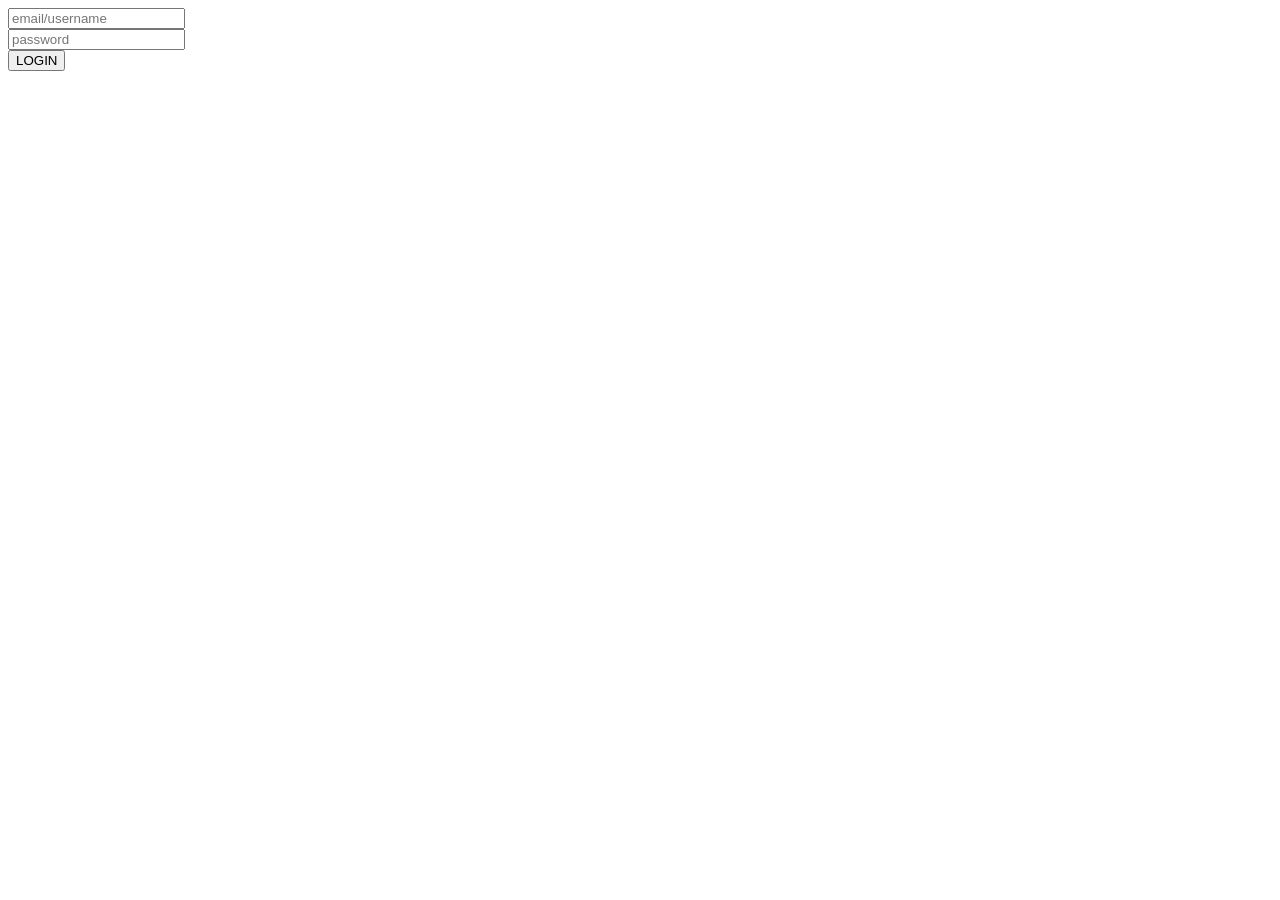
==== profile.html @ b7b52dd2 "working on xp" ====
<!DOCTYPE html>
<html lang="en">
<head>
    <meta charset="UTF-8">
    <meta name="viewport" content="width=device-width, initial-scale=1.0">
    <title>Document</title>
</head>
<body>
    <h1 id="log">Loading...</h1>
    <p id="userId"></p>
    <p id="xp"></p>
    <p>hey babe</p>
    <script type="module" src="js/profile.js"></script>
</body>
</html>
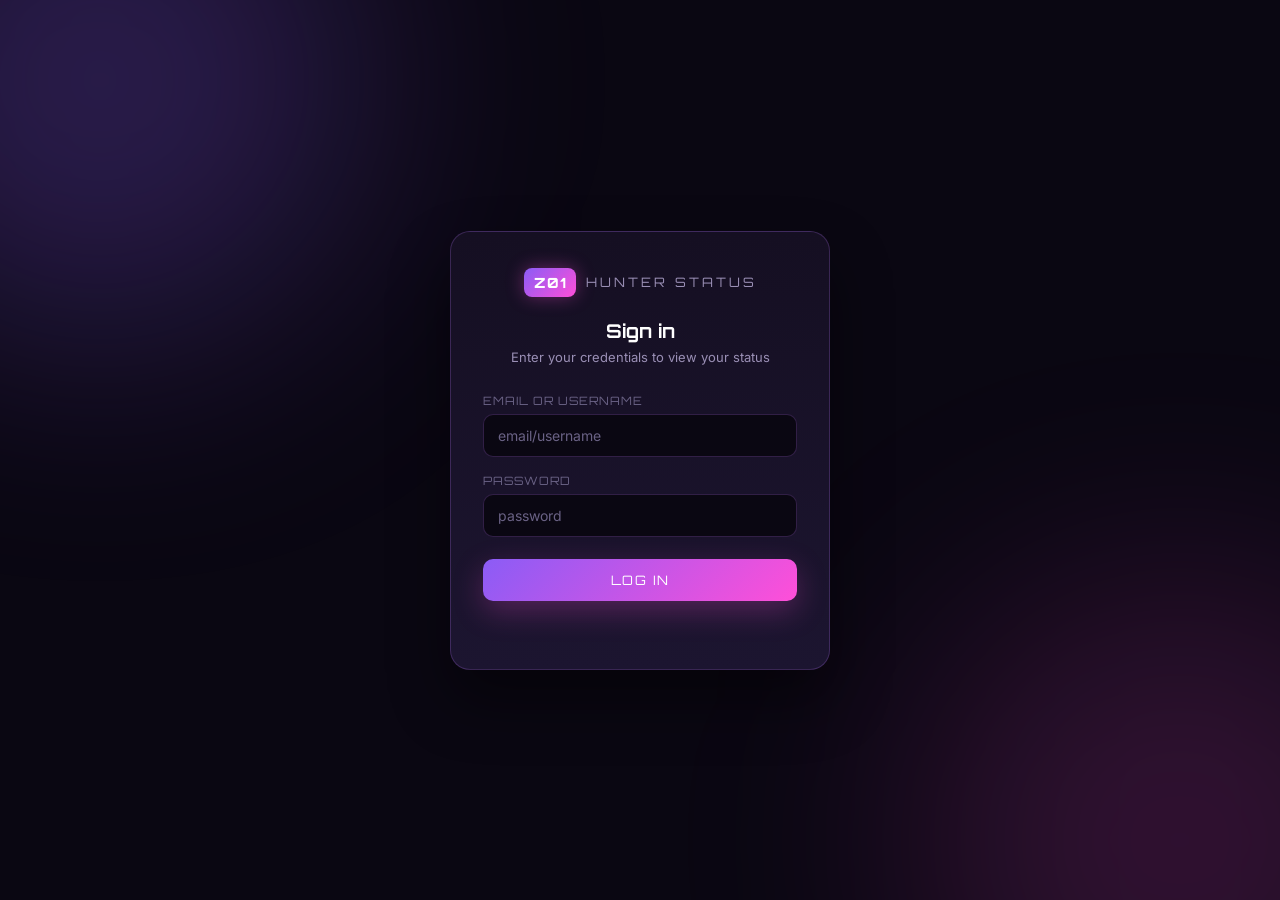
==== commit 6db6eb69: "style added" ====
--- a/profile.html
+++ b/profile.html
@@ -1,15 +1,70 @@
-<!DOCTYPE html>
+<!doctype html>
 <html lang="en">
-<head>
-    <meta charset="UTF-8">
-    <meta name="viewport" content="width=device-width, initial-scale=1.0">
-    <title>Document</title>
-</head>
-<body>
-    <h1 id="log">Loading...</h1>
-    <p id="userId"></p>
-    <p id="xp"></p>
-    <p>hey babe</p>
+  <head>
+    <meta charset="UTF-8" />
+    <meta name="viewport" content="width=device-width, initial-scale=1.0" />
+    <link rel="stylesheet" href="css/style.css" />
+    <title>Profile</title>
+  </head>
+  <body>
+    <div class="app">
+      <header class="topbar">
+        <div class="brand">
+          <span class="brand-mark">Z01</span>
+          <span class="brand-name">Hunter Status</span>
+        </div>
+        <button id="logout" class="btn-logout">Log out</button>
+      </header>
+
+      <main class="dashboard">
+        <section class="card card-profile">
+          <div class="card-eyebrow">Profile</div>
+          <div class="profile-main">
+            <div class="avatar-ring">
+              <img id="avatar" alt="" />
+              <p id="level"></p>
+            </div>
+            <div class="profile-info">
+              <h1 id="log">Loading...</h1>
+              <p id="userId"></p>
+              <div class="stat-row">
+                <p id="xp" class="stat-chip"></p>
+                <p id="ratio" class="stat-chip"></p>
+              </div>
+            </div>
+          </div>
+        </section>
+
+        <section class="card card-xp">
+          <div class="card-eyebrow">XP Progression</div>
+          <div class="chart-wrapper">
+            <svg class="chart" id="xpChart" viewBox="0 0 700 250" width="700" height="250"></svg>
+          </div>
+        </section>
+
+        <section class="card card-audit">
+          <div class="card-eyebrow">Audit Ratio</div>
+          <svg class="chart audit-chart" id="auditChart" viewBox="0 0 250 250" width="250" height="250"></svg>
+        </section>
+
+        <section class="card card-projects">
+          <div class="card-eyebrow">Completed Projects</div>
+          <div class="projects-scroll">
+            <table class="projects-table">
+              <thead>
+                <tr>
+                  <th>Project</th>
+                  <th>XP</th>
+                  <th>Date</th>
+                </tr>
+              </thead>
+              <tbody id="projects"></tbody>
+            </table>
+          </div>
+        </section>
+      </main>
+    </div>
+
     <script type="module" src="js/profile.js"></script>
-</body>
+  </body>
 </html>
--- a/css/style.css
+++ b/css/style.css
@@ -0,0 +1,524 @@
+@import url("https://fonts.googleapis.com/css2?family=Orbitron:wght@600;700;800&family=Inter:wght@400;500;600;700&display=swap");
+
+:root {
+  --bg-void: #0a0712;
+  --bg-panel: #150f22;
+  --bg-panel-alt: #1c1530;
+  --border-glow: rgba(186, 120, 255, 0.22);
+  --border-glow-strong: rgba(186, 120, 255, 0.45);
+  --accent-violet: #8b5cf6;
+  --accent-pink: #ff4fd8;
+  --accent-violet-soft: rgba(139, 92, 246, 0.18);
+  --text-primary: #f3eefb;
+  --text-muted: #9a8fb5;
+  --text-faint: #6a6285;
+  --font-display: "Orbitron", sans-serif;
+  --font-body: "Inter", sans-serif;
+}
+
+* {
+  box-sizing: border-box;
+}
+
+body {
+  margin: 0;
+  min-height: 100vh;
+  background: var(--bg-void);
+  color: var(--text-primary);
+  font-family: var(--font-body);
+  position: relative;
+  overflow-x: hidden;
+}
+
+/* ambient glow blobs */
+body::before,
+body::after {
+  content: "";
+  position: fixed;
+  width: 520px;
+  height: 520px;
+  border-radius: 50%;
+  filter: blur(120px);
+  z-index: 0;
+  pointer-events: none;
+}
+body::before {
+  top: -180px;
+  left: -160px;
+  background: rgba(139, 92, 246, 0.25);
+}
+body::after {
+  bottom: -200px;
+  right: -160px;
+  background: rgba(255, 79, 216, 0.16);
+}
+
+::selection {
+  background: var(--accent-pink);
+  color: #fff;
+}
+
+::-webkit-scrollbar {
+  width: 8px;
+  height: 8px;
+}
+::-webkit-scrollbar-track {
+  background: transparent;
+}
+::-webkit-scrollbar-thumb {
+  background: var(--accent-violet);
+  border-radius: 999px;
+  opacity: 0.6;
+}
+
+/* ---------- shared shell ---------- */
+.app {
+  position: relative;
+  z-index: 1;
+  max-width: 1160px;
+  margin: 0 auto;
+  padding: 28px 24px 60px;
+}
+
+.topbar {
+  display: flex;
+  align-items: center;
+  justify-content: space-between;
+  padding-bottom: 20px;
+  margin-bottom: 28px;
+  border-bottom: 1px solid var(--border-glow);
+}
+
+.brand {
+  display: flex;
+  align-items: center;
+  gap: 10px;
+}
+
+.brand-mark {
+  font-family: var(--font-display);
+  font-weight: 800;
+  font-size: 14px;
+  letter-spacing: 1px;
+  color: #fff;
+  background: linear-gradient(135deg, var(--accent-violet), var(--accent-pink));
+  padding: 6px 10px;
+  border-radius: 8px;
+  box-shadow: 0 0 18px rgba(255, 79, 216, 0.35);
+}
+
+.brand-name {
+  font-family: var(--font-display);
+  font-size: 13px;
+  letter-spacing: 3px;
+  color: var(--text-muted);
+  text-transform: uppercase;
+}
+
+.btn-logout {
+  font-family: var(--font-body);
+  font-weight: 600;
+  font-size: 13px;
+  color: var(--text-primary);
+  background: var(--bg-panel-alt);
+  border: 1px solid var(--border-glow);
+  padding: 9px 18px;
+  border-radius: 999px;
+  cursor: pointer;
+  transition:
+    box-shadow 0.2s ease,
+    border-color 0.2s ease,
+    transform 0.15s ease;
+}
+.btn-logout:hover {
+  border-color: var(--accent-pink);
+  box-shadow: 0 0 16px rgba(255, 79, 216, 0.35);
+  transform: translateY(-1px);
+}
+.btn-logout:focus-visible {
+  outline: 2px solid var(--accent-pink);
+  outline-offset: 2px;
+}
+
+/* ---------- cards ---------- */
+.dashboard {
+  display: grid;
+  grid-template-columns: repeat(12, 1fr);
+  gap: 20px;
+}
+
+.card {
+  position: relative;
+  background: linear-gradient(
+    180deg,
+    var(--bg-panel) 0%,
+    var(--bg-panel-alt) 100%
+  );
+  border: 1px solid var(--border-glow);
+  border-radius: 18px;
+  padding: 24px;
+  box-shadow: 0 20px 45px rgba(0, 0, 0, 0.35);
+  overflow: hidden;
+}
+
+.card::before {
+  content: "";
+  position: absolute;
+  top: 0;
+  left: 24px;
+  right: 24px;
+  height: 1px;
+  background: linear-gradient(
+    90deg,
+    transparent,
+    var(--accent-violet),
+    transparent
+  );
+  opacity: 0.6;
+}
+
+.card-eyebrow {
+  display: flex;
+  align-items: center;
+  gap: 8px;
+  font-family: var(--font-display);
+  font-size: 11px;
+  letter-spacing: 2px;
+  text-transform: uppercase;
+  color: var(--accent-pink);
+  margin-bottom: 18px;
+}
+.card-eyebrow::before {
+  content: "";
+  width: 6px;
+  height: 6px;
+  border-radius: 50%;
+  background: var(--accent-pink);
+  box-shadow: 0 0 8px var(--accent-pink);
+}
+
+.card-profile {
+  grid-column: span 5;
+}
+.card-xp {
+  grid-column: span 7;
+}
+.card-audit {
+  grid-column: span 4;
+  display: flex;
+  flex-direction: column;
+  align-items: center;
+}
+.card-projects {
+  grid-column: span 8;
+}
+
+/* ---------- profile card ---------- */
+.profile-main {
+  display: flex;
+  align-items: center;
+  gap: 22px;
+}
+
+.avatar-ring {
+  position: relative;
+  width: 108px;
+  height: 108px;
+  flex: 0 0 auto;
+}
+
+.avatar-ring::before {
+  content: "";
+  position: absolute;
+  inset: -6px;
+  border-radius: 50%;
+  background: conic-gradient(
+    from 0deg,
+    var(--accent-violet),
+    var(--accent-pink),
+    var(--accent-violet)
+  );
+  filter: blur(5px);
+  opacity: 0.85;
+  animation: spin 7s linear infinite;
+  z-index: 0;
+}
+
+#avatar {
+  position: relative;
+  z-index: 1;
+  width: 100%;
+  height: 100%;
+  border-radius: 50%;
+  object-fit: cover;
+  border: 3px solid var(--bg-panel);
+  display: block;
+  background: var(--bg-panel-alt);
+}
+
+#level {
+  position: absolute;
+  z-index: 2;
+  bottom: -6px;
+  right: -14px;
+  margin: 0;
+  font-family: var(--font-display);
+  font-size: 10.5px;
+  letter-spacing: 0.5px;
+  color: #fff;
+  background: linear-gradient(135deg, var(--accent-violet), var(--accent-pink));
+  padding: 4px 10px;
+  border-radius: 999px;
+  box-shadow: 0 0 14px rgba(255, 79, 216, 0.55);
+  white-space: nowrap;
+}
+
+.profile-info {
+  min-width: 0;
+}
+
+#log {
+  font-family: var(--font-display);
+  font-size: 22px;
+  font-weight: 700;
+  margin: 0 0 4px;
+  color: #fff;
+  overflow-wrap: anywhere;
+}
+
+#userId {
+  margin: 0 0 14px;
+  font-size: 12.5px;
+  color: var(--text-faint);
+  letter-spacing: 0.5px;
+}
+
+.StaustRow {
+  display: flex;
+  flex-wrap: wrap;
+  gap: 10px;
+}
+
+.XpRatio {
+  margin: 0;
+  font-size: 13px;
+  font-weight: 600;
+  color: var(--text-primary);
+  background: var(--bg-void);
+  border: 1px solid var(--border-glow);
+  padding: 8px 14px;
+  border-radius: 10px;
+  font-variant-numeric: tabular-nums;
+}
+
+/* ---------- chart cards ---------- */
+.chart-wrapper {
+  width: 100%;
+}
+
+.chart {
+  width: 100%;
+  height: auto;
+  display: block;
+  overflow: visible;
+}
+
+.card-audit .chart {
+  max-width: 220px;
+}
+
+/* ---------- projects table ---------- */
+.projects-scroll {
+  max-height: 340px;
+  overflow-y: auto;
+  margin: -4px -8px -4px 0;
+  padding-right: 8px;
+}
+
+.projects-table {
+  width: 100%;
+  border-collapse: collapse;
+  font-size: 13.5px;
+}
+
+.projects-table thead th {
+  position: sticky;
+  top: 0;
+  background: var(--bg-panel);
+  text-align: left;
+  font-family: var(--font-display);
+  font-size: 10.5px;
+  letter-spacing: 1.5px;
+  text-transform: uppercase;
+  color: var(--text-muted);
+  padding: 0 10px 12px;
+  font-weight: 600;
+}
+
+.projects-table tbody tr {
+  background: var(--bg-panel-alt);
+}
+.projects-table tbody tr:hover {
+  background: var(--accent-violet-soft);
+}
+
+.projects-table tbody td {
+  padding: 12px 10px;
+  color: var(--text-primary);
+  border-top: 1px solid rgba(255, 255, 255, 0.04);
+}
+
+.projects-table tbody tr td:first-child {
+  border-radius: 10px 0 0 10px;
+}
+.projects-table tbody tr td:last-child {
+  border-radius: 0 10px 10px 0;
+  color: var(--text-muted);
+  font-size: 12.5px;
+}
+.projects-table tbody td:nth-child(2) {
+  color: var(--accent-pink);
+  font-weight: 600;
+  font-variant-numeric: tabular-nums;
+}
+
+@keyframes spin {
+  to {
+    transform: rotate(360deg);
+  }
+}
+
+@media (prefers-reduced-motion: reduce) {
+  .avatar-ring::before {
+    animation: none;
+  }
+}
+
+/* ---------- responsive ---------- */
+@media (max-width: 900px) {
+  .card-profile,
+  .card-xp,
+  .card-audit,
+  .card-projects {
+    grid-column: span 12;
+  }
+  .profile-main {
+    flex-wrap: wrap;
+  }
+}
+
+/* ---------- login page ---------- */
+.auth-shell {
+  min-height: 100vh;
+  display: flex;
+  align-items: center;
+  justify-content: center;
+  padding: 24px;
+  position: relative;
+  z-index: 1;
+}
+
+.auth-card {
+  width: 100%;
+  max-width: 380px;
+  background: linear-gradient(
+    180deg,
+    var(--bg-panel) 0%,
+    var(--bg-panel-alt) 100%
+  );
+  border: 1px solid var(--border-glow);
+  border-radius: 20px;
+  padding: 36px 32px;
+  box-shadow: 0 30px 60px rgba(0, 0, 0, 0.45);
+  text-align: center;
+}
+
+.auth-card .brand {
+  justify-content: center;
+  margin-bottom: 22px;
+}
+
+.auth-title {
+  font-family: var(--font-display);
+  font-size: 19px;
+  font-weight: 700;
+  color: #fff;
+  margin: 0 0 6px;
+}
+
+.auth-subtitle {
+  font-size: 13px;
+  color: var(--text-muted);
+  margin: 0 0 28px;
+}
+
+.field {
+  text-align: left;
+  margin-bottom: 16px;
+}
+
+.field label {
+  display: block;
+  font-size: 11.5px;
+  letter-spacing: 1px;
+  text-transform: uppercase;
+  color: var(--text-faint);
+  margin-bottom: 6px;
+  font-family: var(--font-display);
+}
+
+.field input {
+  width: 100%;
+  padding: 12px 14px;
+  border-radius: 10px;
+  border: 1px solid var(--border-glow);
+  background: var(--bg-void);
+  color: var(--text-primary);
+  font-family: var(--font-body);
+  font-size: 14px;
+  transition:
+    border-color 0.2s ease,
+    box-shadow 0.2s ease;
+}
+.field input::placeholder {
+  color: var(--text-faint);
+}
+.field input:focus {
+  outline: none;
+  border-color: var(--accent-violet);
+  box-shadow: 0 0 0 3px var(--accent-violet-soft);
+}
+
+.btn-submit {
+  width: 100%;
+  margin-top: 6px;
+  padding: 13px;
+  border: none;
+  border-radius: 10px;
+  font-family: var(--font-display);
+  font-size: 13px;
+  letter-spacing: 1.5px;
+  text-transform: uppercase;
+  color: #fff;
+  background: linear-gradient(135deg, var(--accent-violet), var(--accent-pink));
+  cursor: pointer;
+  box-shadow: 0 10px 30px rgba(255, 79, 216, 0.25);
+  transition:
+    transform 0.15s ease,
+    box-shadow 0.2s ease;
+}
+.btn-submit:hover {
+  transform: translateY(-1px);
+  box-shadow: 0 14px 34px rgba(255, 79, 216, 0.4);
+}
+.btn-submit:focus-visible {
+  outline: 2px solid var(--accent-pink);
+  outline-offset: 2px;
+}
+
+#error {
+  min-height: 18px;
+  margin: 14px 0 0;
+  font-size: 12.5px;
+  color: var(--accent-pink);
+}
